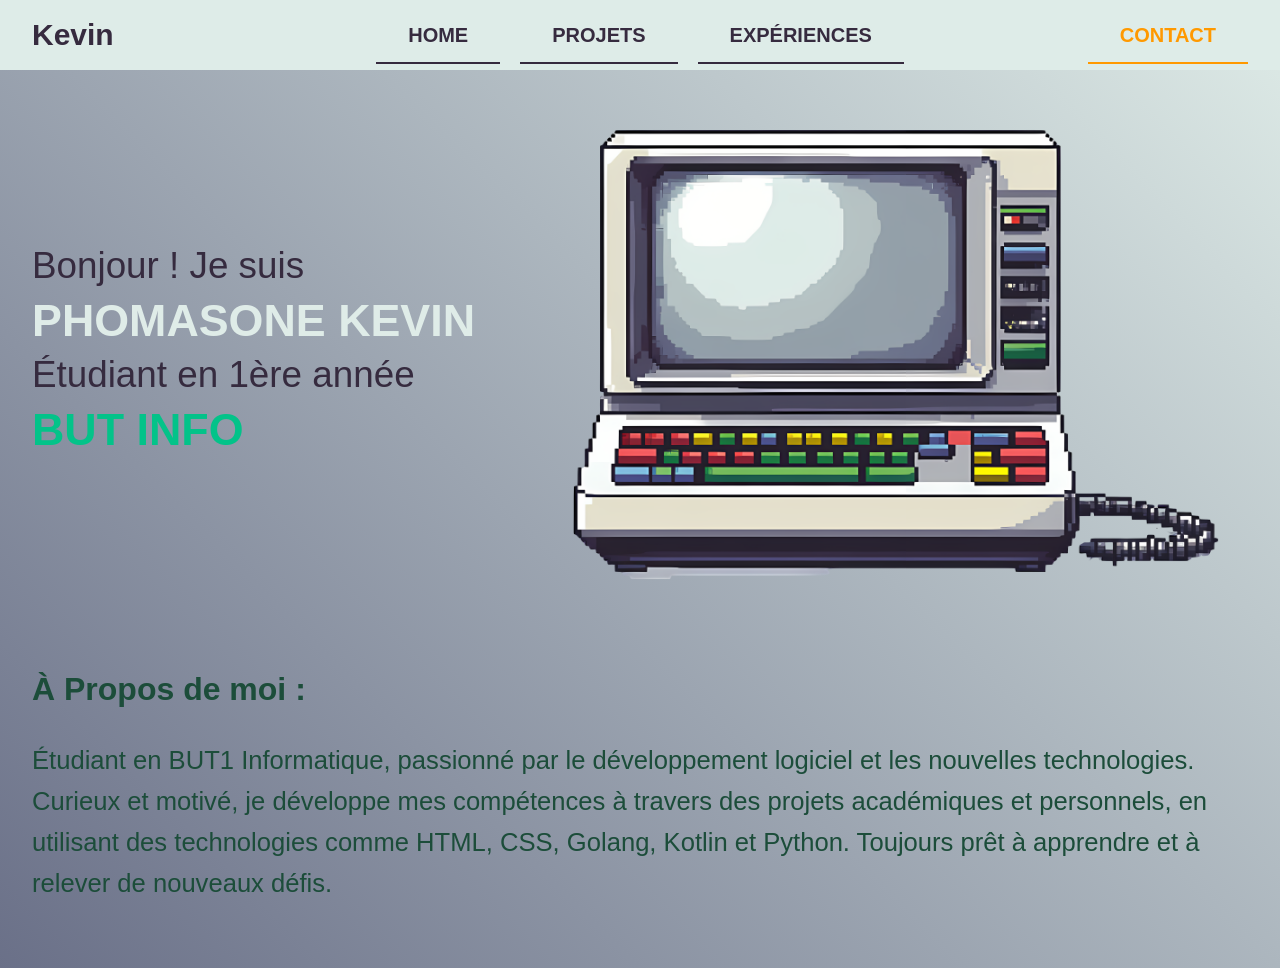
==== index.html @ 115e95c8 "modife responsive" ====
<!DOCTYPE html>
<html lang="fr">
<head>
    <meta charset="UTF-8">
    <meta name="viewport" content="width=device-width, initial-scale=1.0">
    <link href="style.css" rel="stylesheet">
    <title>Kevin Phomasone - Portfolio</title>
</head>
<body>
    <div class="parent">
        <div class="header">  
            <nav class="navbar">
                <div class="nav-left">
                    <a href="#" class="logo">Kevin</a>
                </div>
                <ul class="nav-center">
                    <li>
                        <button class="btn2">
                            <span class="spn2">HOME</span>
                        </button>
                    </li>
                    <li>
                        <button class="btn2">
                            <span class="spn2">Projets</span>
                        </button>
                    </li>
                    <li>
                        <button class="btn2">
                            <span class="spn2">Expériences</span>
                        </button>
                    </li>
                </ul>
                <div class="nav-right">
                    <button class="contact">
                        <span class="spnc2">Contact</span>
                    </button>
                </div>
            </nav>
        </div>
        
        <div class="main">
            <ul>
                <li id="bonjour">
                    Bonjour ! Je suis 
                </li>
                <li>
                    <span id="k">PHOMASONE KEVIN</span>
                </li>
                <li>
                    Étudiant en 1ère année 
                </li>
                <li><span id ="b">BUT INFO</span></li>
            </ul>
        </div>
    
        <div class="div4">
            <img src="assets/icon.png" alt="Portrait de Kevin Phomasone">
        </div>

        <div class="intro">
            <ul>
                <li><b>À Propos de moi :</b></li>
                <li id="intro">
                    Étudiant en BUT1 Informatique, passionné par le développement logiciel et les nouvelles technologies. Curieux et motivé, je développe mes compétences à travers des projets académiques et personnels, en utilisant des technologies comme HTML, CSS, Golang, Kotlin et Python. Toujours prêt à apprendre et à relever de nouveaux défis. 
                </li>
            </ul>
        </div>
    </div> 
</body>
</html>
---- style.css ----
/* Reset and Base Styles */
*, *::before, *::after {
    box-sizing: border-box;
}

body, html {
    margin: 0;
    padding: 0;
    width: 100%;
    min-height: 100%;
    background-image: linear-gradient(45deg, #6a7088 0%, #deebe7 100%);
    font-family: 'Segoe UI', Tahoma, Geneva, Verdana, sans-serif;
}

/* Grid Layout */
.parent {
    min-height: 100vh;
    display: grid;
    grid-template-columns: repeat(5, 1fr);
    grid-template-rows: 70px auto 1fr;
    gap: 0;
}

.header { grid-area: 1 / 1 / 2 / 6; }
.main   { grid-area: 2 / 1 / 3 / 3; }
.div4   { grid-area: 2 / 3 / 3 / 6; }
.intro  { grid-area: 3 / 1 / 4 / 6; }

/* Navigation */
.navbar {
    height: 100%;
    display: flex;
    justify-content: space-between;
    align-items: center;
    padding: 1rem 2rem;
    background-color: #deece8;
}

.nav-left, .nav-right {
    flex: 1;
}

.nav-center {
    flex: 2;
    display: flex;
    justify-content: center;
    align-items: center;
    list-style: none;
    gap: 20px;
    margin: 0;
    padding: 0;
}

.nav-right {
    display: flex;
    justify-content: flex-end;
}

.navbar a, .navbar .logo {
    text-decoration: none;
    color: #362b3f;
    font-size: 30px;
    font-weight: 600;
}

.navbar a:hover {
    color: #ff9900;
    transition: color 0.3s ease;
}

/* Main Content */
.main {
    display: flex;
    align-items: center;
    justify-content: flex-start;
    padding: 2rem 2rem 2rem 2rem;
}

.main ul {
    list-style: none;
    margin: 0;
    padding: 0;
    width: 100%;
}

.main li {
    font-size: clamp(1.5rem, 4vw, 2.3rem);
    margin-bottom: 0.5rem;
    color: #362b3f;
}

#k {
    color: #dfece8;
    font-size: clamp(1.8rem, 5vw, 2.8rem);
    font-weight: 700;
    display: inline-block;
}
#b{
  color: #03c389;
  font-size: clamp(1.8rem, 5vw, 2.8rem);
  font-weight: 700;
  display: inline-block;
}
/* Image Section */
.div4 {
    display: flex;
    justify-content: center;
    align-items: center;
    padding: 2rem;
}

.div4 img {
    width: 100%;
    max-width: 700px;
    height: auto;
    display: block;
}

/* Intro Section */
.intro {
    font-family: sans-serif;
    font-weight: 500;
    padding: 2rem;
}

.intro ul {
    list-style: none;
    margin: 0;
    padding: 0;
    max-width: 1200px;
}

.intro ul li {
    margin-bottom: 2rem;
    color: #1c4d3a;
    font-size: clamp(1.2rem, 3vw, 2rem);
}

#intro {
    font-size: clamp(1rem, 2vw, 1.6rem);
    line-height: 1.6;
}

/* Buttons */
.btn2, .contact {
    position: relative;
    display: inline-block;
    padding: 15px 30px;
    border: 2px solid #362b3f;
    text-transform: uppercase;
    color: #362b3f;
    text-decoration: none;
    font-weight: 600;
    font-size: 20px;
    transition: 0.3s;
    background-color: transparent;
    cursor: pointer;
}

.contact {
    border-color: #ff9900;
    color: #ff9900;
}

.btn2::before, .contact::before {
    content: "";
    position: absolute;
    top: -2px;
    left: -2px;
    width: calc(100% + 6px);
    height: calc(100% + 2px);
    background-color: #deece8;
    transition: 0.3s ease-out;
    transform: scaleY(1);
}

.btn2::after, .contact::after {
    content: "";
    position: absolute;
    top: -2px;
    left: -2px;
    width: calc(100% + 4px);
    height: calc(100% - 50px);
    background-color: #deece8;
    transition: 0.3s ease-out;
    transform: scaleY(1);
}

.btn2:hover::before, .contact:hover::before {
    transform: translateY(-25px);
    height: 0;
}

.btn2:hover::after, .contact:hover::after {
    transform: scaleX(0);
    transition-delay: 0.15s;
}

.btn2:hover {
    border: 2px solid #362b3f;
}

.contact:hover {
    border: 2px solid #ff9900;
}

.btn2 .spn2, .contact .spnc2 {
    position: relative;
    z-index: 3;
    text-decoration: none;
    border: none;
    background-color: transparent;
}

/* Tablet Responsive (1024px and below) */
@media (max-width: 1024px) {
    .parent {
        grid-template-columns: 1fr;
        grid-template-rows: auto auto auto auto;
    }

    .header { grid-area: 1 / 1 / 2 / 2; }
    .main   { grid-area: 2 / 1 / 3 / 2; }
    .div4   { grid-area: 3 / 1 / 4 / 2; }
    .intro  { grid-area: 4 / 1 / 5 / 2; }

    .navbar {
        padding: 1rem;
    }

    .nav-center {
        gap: 15px;
    }

    .navbar a, .navbar .logo {
        font-size: 26px;
    }

    .btn2, .contact {
        padding: 12px 24px;
        font-size: 18px;
    }

    .div4 img {
        max-width: 500px;
    }
}

/* Mobile Responsive (768px and below) */
@media (max-width: 768px) {
    .navbar {
        flex-direction: column;
        padding: 1rem;
        gap: 1rem;
    }

    .nav-left, .nav-right, .nav-center {
        flex: none;
        width: 100%;
        justify-content: center;
    }

    .nav-center {
        flex-direction: row;
        flex-wrap: wrap;
        gap: 10px;
    }

    .nav-center li {
        flex: 0 1 auto;
    }

    .navbar a, .navbar .logo {
        font-size: 24px;
    }

    .main {
        padding: 2rem 1.5rem;
        justify-content: center;
        text-align: center;
    }

    .div4 {
        padding: 1.5rem;
    }

    .div4 img {
        max-width: 400px;
    }

    .intro {
        padding: 1.5rem;
    }

    .intro ul {
        padding: 0 1rem;
    }

    .btn2, .contact {
        padding: 10px 20px;
        font-size: 16px;
    }
}

/* Small Mobile (480px and below) */
@media (max-width: 480px) {
    .navbar {
        padding: 0.75rem;
    }

    .navbar a, .navbar .logo {
        font-size: 20px;
    }

    .nav-center {
        flex-direction: column;
        gap: 8px;
    }

    .nav-center li {
        width: 100%;
    }

    .btn2, .contact {
        width: 100%;
        padding: 12px 16px;
        font-size: 14px;
    }

    .main {
        padding: 1.5rem 1rem;
    }

    .div4 {
        padding: 1rem;
    }

    .div4 img {
        max-width: 300px;
    }

    .intro {
        padding: 1rem;
    }

    .intro ul {
        padding: 0 0.5rem;
    }

    .intro ul li {
        margin-bottom: 1.5rem;
    }
}

/* Extra Small Mobile (360px and below) */
@media (max-width: 360px) {
    .navbar a, .navbar .logo {
        font-size: 18px;
    }

    .btn2, .contact {
        padding: 10px 12px;
        font-size: 13px;
    }

    .div4 img {
        max-width: 250px;
    }

    .main {
        padding: 1rem 0.75rem;
    }

    .intro {
        padding: 0.75rem;
    }
}
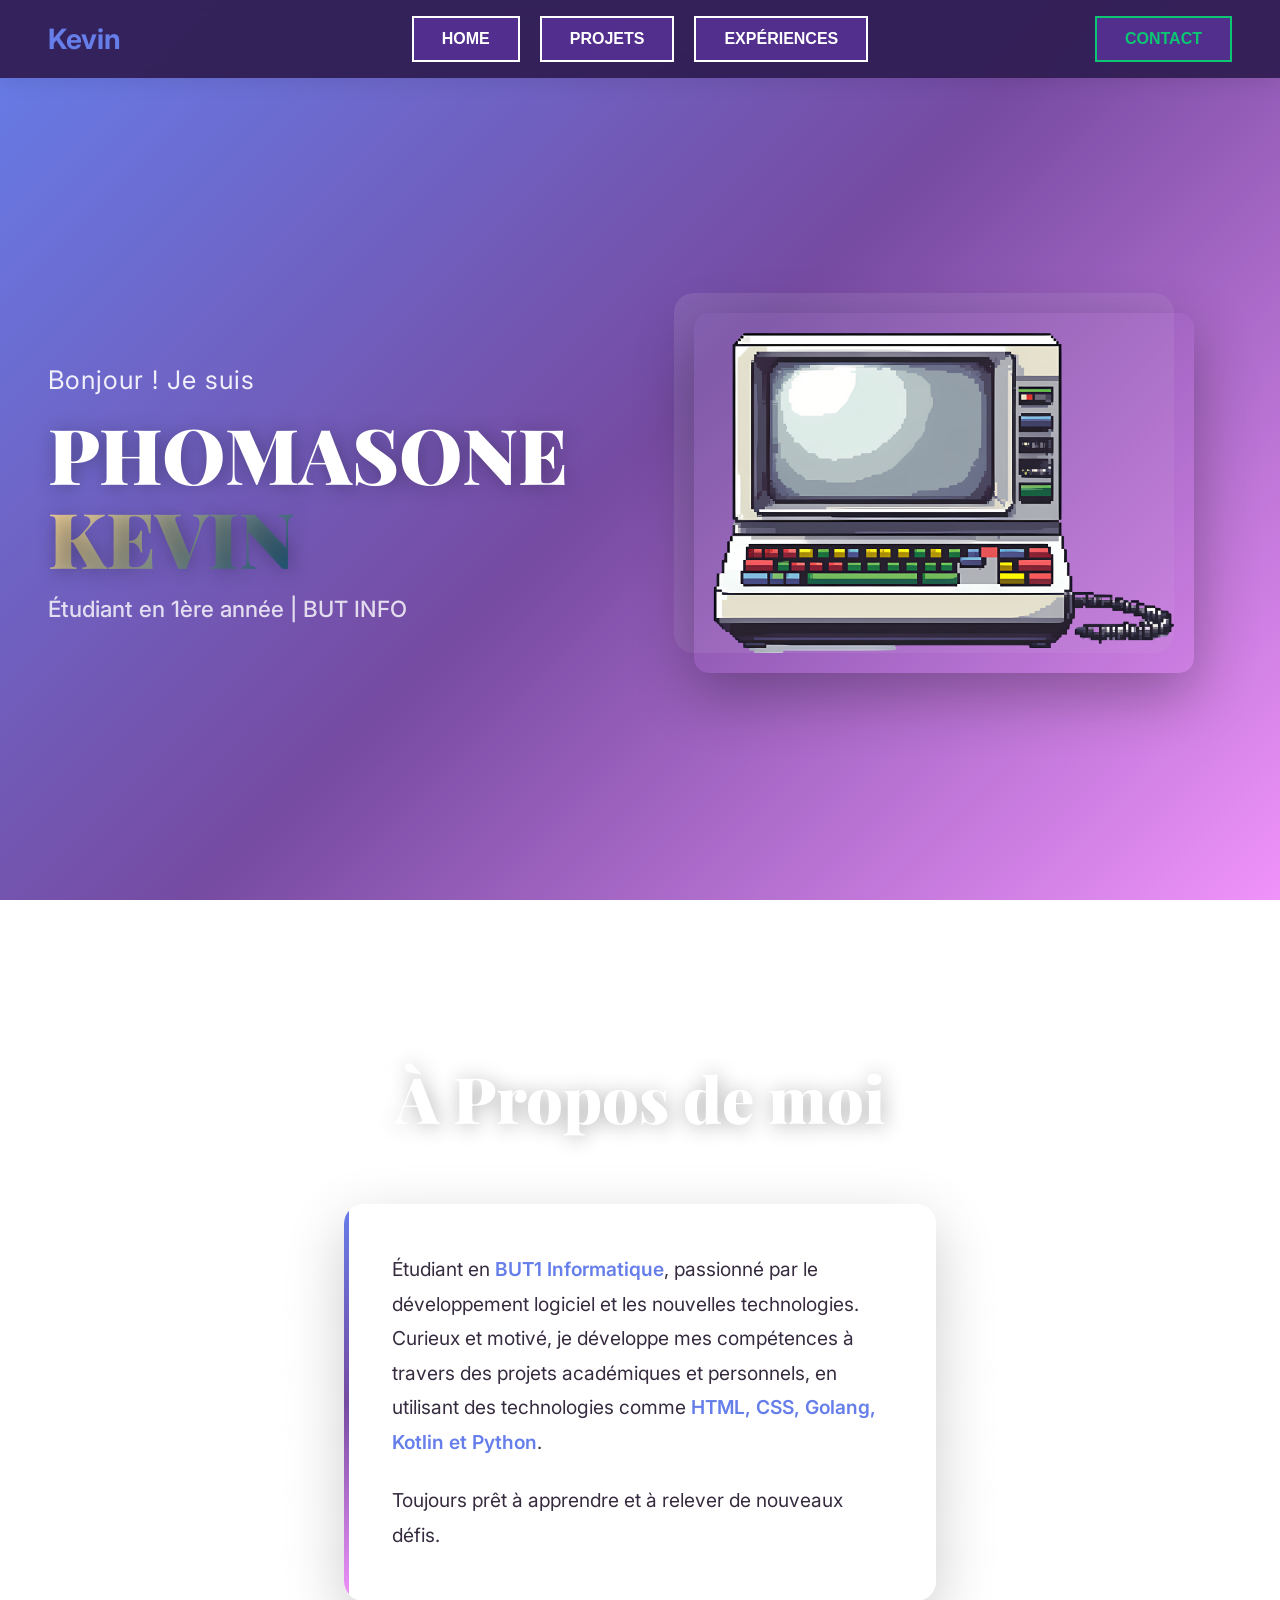
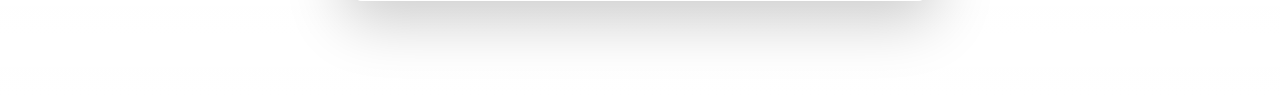
==== commit 37c2caf6: "new" ====
--- a/index.html
+++ b/index.html
@@ -4,10 +4,14 @@
     <meta charset="UTF-8">
     <meta name="viewport" content="width=device-width, initial-scale=1.0">
     <link href="style.css" rel="stylesheet">
+    <link rel="preconnect" href="https://fonts.googleapis.com">
+    <link rel="preconnect" href="https://fonts.gstatic.com" crossorigin>
+    <link href="https://fonts.googleapis.com/css2?family=Playfair+Display:wght@700;900&family=Inter:wght@400;500;600&display=swap" rel="stylesheet">
     <title>Kevin Phomasone - Portfolio</title>
 </head>
 <body>
     <div class="parent">
+        <!-- Header -->
         <div class="header">  
             <nav class="navbar">
                 <div class="nav-left">
@@ -38,32 +42,44 @@
             </nav>
         </div>
         
-        <div class="main">
-            <ul>
-                <li id="bonjour">
-                    Bonjour ! Je suis 
-                </li>
-                <li>
-                    <span id="k">PHOMASONE KEVIN</span>
-                </li>
-                <li>
-                    Étudiant en 1ère année 
-                </li>
-                <li><span id ="b">BUT INFO</span></li>
-            </ul>
-        </div>
-    
-        <div class="div4">
-            <img src="assets/icon.png" alt="Portrait de Kevin Phomasone">
+        <!-- Hero Section -->
+        <div class="hero-container">
+            <div class="main">
+                <div class="hero-content">
+                    <p class="greeting">Bonjour ! Je suis</p>
+                    <h1 class="name">PHOMASONE<br><span class="accent">KEVIN</span></h1>
+                    <p class="subtitle">Étudiant en 1ère année | BUT INFO</p>
+                </div>
+            </div>
+        
+            <div class="div4">
+                <div class="image-wrapper">
+                    <img src="assets/icon.png" alt="Portrait de Kevin Phomasone">
+                </div>
+            </div>
         </div>
 
-        <div class="intro">
-            <ul>
-                <li><b>À Propos de moi :</b></li>
-                <li id="intro">
-                    Étudiant en BUT1 Informatique, passionné par le développement logiciel et les nouvelles technologies. Curieux et motivé, je développe mes compétences à travers des projets académiques et personnels, en utilisant des technologies comme HTML, CSS, Golang, Kotlin et Python. Toujours prêt à apprendre et à relever de nouveaux défis. 
-                </li>
-            </ul>
+        <!-- About Section -->
+        <div class="about-section">
+            <div class="about-container">
+                <div class="about-header">
+                    <span class="section-label">DÉCOUVRIR</span>
+                    <h2 class="section-title">À Propos de moi</h2>
+                </div>
+                
+                <div class="about-content">
+                    <div class="about-card">
+                        <div class="card-decoration"></div>
+                        <p class="about-text">
+                            Étudiant en <strong>BUT1 Informatique</strong>, passionné par le développement logiciel et les nouvelles technologies. Curieux et motivé, je développe mes compétences à travers des projets académiques et personnels, en utilisant des technologies comme <strong>HTML, CSS, Golang, Kotlin et Python</strong>.
+                        </p>
+                        <p class="about-text">
+                            Toujours prêt à apprendre et à relever de nouveaux défis.
+                        </p>
+                    </div>
+                    
+                </div>
+            </div>
         </div>
     </div> 
 </body>
--- a/style.css
+++ b/style.css
@@ -8,32 +8,36 @@
     padding: 0;
     width: 100%;
     min-height: 100%;
-    background-image: linear-gradient(45deg, #6a7088 0%, #deebe7 100%);
-    font-family: 'Segoe UI', Tahoma, Geneva, Verdana, sans-serif;
+    background-image: linear-gradient(135deg, #667eea 0%, #764ba2 50%, #f093fb 100%);
+    background-attachment: fixed;
+    font-family: 'Inter', -apple-system, BlinkMacSystemFont, 'Segoe UI', sans-serif;
 }
 
 /* Grid Layout */
 .parent {
     min-height: 100vh;
-    display: grid;
-    grid-template-columns: repeat(5, 1fr);
-    grid-template-rows: 70px auto 1fr;
-    gap: 0;
-}
-
-.header { grid-area: 1 / 1 / 2 / 6; }
-.main   { grid-area: 2 / 1 / 3 / 3; }
-.div4   { grid-area: 2 / 3 / 3 / 6; }
-.intro  { grid-area: 3 / 1 / 4 / 6; }
+    display: flex;
+    flex-direction: column;
+}
 
 /* Navigation */
+.header {
+    position: sticky;
+    top: 0;
+    z-index: 1000;
+    backdrop-filter: blur(10px);
+    background-color: rgba(49, 30, 84, 0.95);
+    box-shadow: 0 2px 20px rgba(0, 0, 0, 0.1);
+}
+
 .navbar {
-    height: 100%;
     display: flex;
     justify-content: space-between;
     align-items: center;
-    padding: 1rem 2rem;
-    background-color: #deece8;
+    padding: 1rem 3rem;
+    max-width: 1400px;
+    margin: 0 auto;
+    width: 100%;
 }
 
 .nav-left, .nav-right {
@@ -58,108 +62,37 @@
 
 .navbar a, .navbar .logo {
     text-decoration: none;
-    color: #362b3f;
-    font-size: 30px;
-    font-weight: 600;
+    color: #667eea;
+    font-size: 28px;
+    font-weight: 700;
+    transition: transform 0.3s ease;
 }
 
 .navbar a:hover {
-    color: #ff9900;
-    transition: color 0.3s ease;
-}
-
-/* Main Content */
-.main {
-    display: flex;
-    align-items: center;
-    justify-content: flex-start;
-    padding: 2rem 2rem 2rem 2rem;
-}
-
-.main ul {
-    list-style: none;
-    margin: 0;
-    padding: 0;
-    width: 100%;
-}
-
-.main li {
-    font-size: clamp(1.5rem, 4vw, 2.3rem);
-    margin-bottom: 0.5rem;
-    color: #362b3f;
-}
-
-#k {
-    color: #dfece8;
-    font-size: clamp(1.8rem, 5vw, 2.8rem);
-    font-weight: 700;
-    display: inline-block;
-}
-#b{
-  color: #03c389;
-  font-size: clamp(1.8rem, 5vw, 2.8rem);
-  font-weight: 700;
-  display: inline-block;
-}
-/* Image Section */
-.div4 {
-    display: flex;
-    justify-content: center;
-    align-items: center;
-    padding: 2rem;
-}
-
-.div4 img {
-    width: 100%;
-    max-width: 700px;
-    height: auto;
-    display: block;
-}
-
-/* Intro Section */
-.intro {
-    font-family: sans-serif;
-    font-weight: 500;
-    padding: 2rem;
-}
-
-.intro ul {
-    list-style: none;
-    margin: 0;
-    padding: 0;
-    max-width: 1200px;
-}
-
-.intro ul li {
-    margin-bottom: 2rem;
-    color: #1c4d3a;
-    font-size: clamp(1.2rem, 3vw, 2rem);
-}
-
-#intro {
-    font-size: clamp(1rem, 2vw, 1.6rem);
-    line-height: 1.6;
+    color: #a3caec;
+    transform: translateY(-2px);
 }
 
 /* Buttons */
 .btn2, .contact {
     position: relative;
     display: inline-block;
-    padding: 15px 30px;
-    border: 2px solid #362b3f;
+    padding: 12px 28px;
+    border: 2px solid white;
     text-transform: uppercase;
-    color: #362b3f;
+    color: white;
     text-decoration: none;
     font-weight: 600;
-    font-size: 20px;
-    transition: 0.3s;
+    font-size: 16px;
+    transition: all 0.3s ease;
     background-color: transparent;
     cursor: pointer;
+    overflow: hidden;
 }
 
 .contact {
-    border-color: #ff9900;
-    color: #ff9900;
+    border-color: #0dc673;
+    color: #0dc673;
 }
 
 .btn2::before, .contact::before {
@@ -169,9 +102,10 @@
     left: -2px;
     width: calc(100% + 6px);
     height: calc(100% + 2px);
-    background-color: #deece8;
+    background-color: rgba(93, 53, 157, 0.771);
     transition: 0.3s ease-out;
     transform: scaleY(1);
+    z-index: -1;
 }
 
 .btn2::after, .contact::after {
@@ -181,9 +115,10 @@
     left: -2px;
     width: calc(100% + 4px);
     height: calc(100% - 50px);
-    background-color: #deece8;
+    background-color: rgba(222, 236, 232, 0.95);
     transition: 0.3s ease-out;
     transform: scaleY(1);
+    z-index: -1;
 }
 
 .btn2:hover::before, .contact:hover::before {
@@ -196,53 +131,278 @@
     transition-delay: 0.15s;
 }
 
-.btn2:hover {
-    border: 2px solid #362b3f;
-}
-
-.contact:hover {
-    border: 2px solid #ff9900;
-}
-
 .btn2 .spn2, .contact .spnc2 {
     position: relative;
     z-index: 3;
-    text-decoration: none;
-    border: none;
-    background-color: transparent;
+}
+
+/* Hero Container */
+.hero-container {
+    display: grid;
+    grid-template-columns: 1fr 1fr;
+    gap: 2rem;
+    max-width: 1400px;
+    margin: 0 auto;
+    padding: 4rem 3rem;
+    width: 100%;
+    align-items: center;
+    min-height: calc(100vh - 70px);
+}
+
+/* Main Hero Content */
+.main {
+    display: flex;
+    align-items: center;
+    justify-content: flex-start;
+}
+
+.hero-content {
+    animation: fadeInUp 1s ease-out;
+}
+
+@keyframes fadeInUp {
+    from {
+        opacity: 0;
+        transform: translateY(30px);
+    }
+    to {
+        opacity: 1;
+        transform: translateY(0);
+    }
+}
+
+.greeting {
+    font-size: clamp(1.2rem, 2vw, 1.8rem);
+    color: rgba(255, 255, 255, 0.9);
+    margin: 0 0 1rem 0;
+    font-weight: 400;
+    letter-spacing: 1px;
+}
+
+.name {
+    font-family: 'Playfair Display', serif;
+    font-size: clamp(2.5rem, 6vw, 5rem);
+    font-weight: 900;
+    color: #ffffff;
+    margin: 0 0 1rem 0;
+    line-height: 1.1;
+    text-shadow: 2px 2px 20px rgba(0, 0, 0, 0.3);
+}
+
+.accent {
+    background: linear-gradient(135deg, #ffd89b 0%, #19547b 100%);
+    -webkit-background-clip: text;
+    -webkit-text-fill-color: transparent;
+    background-clip: text;
+    display: inline-block;
+}
+
+.subtitle {
+    font-size: clamp(1rem, 2vw, 1.4rem);
+    color: rgba(255, 255, 255, 0.8);
+    margin: 0;
+    font-weight: 500;
+}
+
+/* Image Section */
+.div4 {
+    display: flex;
+    justify-content: center;
+    align-items: center;
+    padding: 2rem;
+}
+
+.image-wrapper {
+    position: relative;
+    animation: fadeInRight 1s ease-out 0.3s both;
+}
+
+@keyframes fadeInRight {
+    from {
+        opacity: 0;
+        transform: translateX(30px);
+    }
+    to {
+        opacity: 1;
+        transform: translateX(0);
+    }
+}
+
+.image-wrapper::before {
+    content: '';
+    position: absolute;
+    top: -20px;
+    left: -20px;
+    right: 20px;
+    bottom: 20px;
+    background: linear-gradient(135deg, rgba(255, 255, 255, 0.1), rgba(255, 255, 255, 0.05));
+    border-radius: 20px;
+    z-index: -1;
+}
+
+.div4 img {
+    width: 100%;
+    max-width: 500px;
+    height: auto;
+    display: block;
+    border-radius: 15px;
+    box-shadow: 0 20px 60px rgba(0, 0, 0, 0.3);
+    transition: transform 0.3s ease;
+}
+
+.div4 img:hover {
+    transform: scale(1.05);
+}
+
+/* About Section */
+.about-section {
+    background: linear-gradient(180deg, transparent 0%, rgba(255, 255, 255, 0.05) 100%);
+    padding: 6rem 3rem;
+    position: relative;
+}
+
+.about-section::before {
+    content: '';
+    position: absolute;
+    top: 0;
+    left: 0;
+    right: 0;
+    height: 1px;
+    background: linear-gradient(90deg, transparent, rgba(255, 255, 255, 0.3), transparent);
+}
+
+.about-container {
+    max-width: 1200px;
+    margin: 0 auto;
+}
+
+.about-header {
+    text-align: center;
+    margin-bottom: 4rem;
+}
+
+.section-label {
+    display: inline-block;
+    color: rgba(255, 255, 255, 0.7);
+    font-size: 0.9rem;
+    font-weight: 600;
+    letter-spacing: 3px;
+    text-transform: uppercase;
+    margin-bottom: 1rem;
+}
+
+.section-title {
+    font-family: 'Playfair Display', serif;
+    font-size: clamp(2.5rem, 5vw, 4rem);
+    font-weight: 900;
+    color: #ffffff;
+    margin: 1rem 0 0 0;
+    text-shadow: 2px 2px 20px rgba(0, 0, 0, 0.3);
+}
+
+.about-content {
+    display: grid;
+    grid-template-columns: 50%;
+    gap: 3rem;
+    justify-content: center;
+}
+
+/* About Card */
+.about-card {
+    background: rgba(255, 255, 255, 0.95);
+    backdrop-filter: blur(10px);
+    border-radius: 20px;
+    padding: 3rem;
+    box-shadow: 0 20px 60px rgba(0, 0, 0, 0.2);
+    position: relative;
+    overflow: hidden;
+}
+
+.card-decoration {
+    position: absolute;
+    top: 0;
+    left: 0;
+    width: 5px;
+    height: 100%;
+    background: linear-gradient(180deg, #667eea, #764ba2, #f093fb);
+}
+
+.about-text {
+    font-size: clamp(1rem, 1.5vw, 1.2rem);
+    line-height: 1.8;
+    color: #362b3f;
+    margin: 0 0 1.5rem 0;
+}
+
+.about-text:last-child {
+    margin-bottom: 0;
+}
+
+.about-text strong {
+    color: #667eea;
+    font-weight: 600;
+}
+
+/* Skills Grid */
+.skills-grid {
+    display: grid;
+    grid-template-columns: 1fr;
+    gap: 1.5rem;
+}
+
+.skill-item {
+    background: rgba(255, 255, 255, 0.9);
+    backdrop-filter: blur(10px);
+    border-radius: 15px;
+    padding: 1.5rem;
+    box-shadow: 0 10px 30px rgba(0, 0, 0, 0.15);
+    transition: all 0.3s ease;
+    text-align: center;
+}
+
+.skill-item:hover {
+    transform: translateY(-5px);
+    box-shadow: 0 15px 40px rgba(0, 0, 0, 0.25);
+}
+
+.skill-icon {
+    font-size: 2.5rem;
+    margin-bottom: 0.5rem;
+}
+
+.skill-item h3 {
+    font-size: 1.1rem;
+    font-weight: 600;
+    color: #362b3f;
+    margin: 0 0 0.5rem 0;
+}
+
+.skill-item p {
+    font-size: 0.9rem;
+    color: #667eea;
+    margin: 0;
+    font-weight: 500;
 }
 
 /* Tablet Responsive (1024px and below) */
 @media (max-width: 1024px) {
-    .parent {
+    .hero-container {
         grid-template-columns: 1fr;
-        grid-template-rows: auto auto auto auto;
-    }
-
-    .header { grid-area: 1 / 1 / 2 / 2; }
-    .main   { grid-area: 2 / 1 / 3 / 2; }
-    .div4   { grid-area: 3 / 1 / 4 / 2; }
-    .intro  { grid-area: 4 / 1 / 5 / 2; }
+        padding: 3rem 2rem;
+        gap: 3rem;
+    }
+
+    .about-content {
+        grid-template-columns: 1fr;
+        gap: 2rem;
+    }
+
+    .skills-grid {
+        grid-template-columns: repeat(2, 1fr);
+    }
 
     .navbar {
-        padding: 1rem;
-    }
-
-    .nav-center {
-        gap: 15px;
-    }
-
-    .navbar a, .navbar .logo {
-        font-size: 26px;
-    }
-
-    .btn2, .contact {
-        padding: 12px 24px;
-        font-size: 18px;
-    }
-
-    .div4 img {
-        max-width: 500px;
+        padding: 1rem 2rem;
     }
 }
 
@@ -252,6 +412,7 @@
         flex-direction: column;
         padding: 1rem;
         gap: 1rem;
+        height: auto;
     }
 
     .nav-left, .nav-right, .nav-center {
@@ -266,39 +427,35 @@
         gap: 10px;
     }
 
-    .nav-center li {
-        flex: 0 1 auto;
-    }
-
-    .navbar a, .navbar .logo {
-        font-size: 24px;
+    .hero-container {
+        padding: 2rem 1.5rem;
+        min-height: auto;
     }
 
     .main {
-        padding: 2rem 1.5rem;
+        text-align: center;
         justify-content: center;
-        text-align: center;
     }
 
     .div4 {
-        padding: 1.5rem;
-    }
-
-    .div4 img {
-        max-width: 400px;
-    }
-
-    .intro {
-        padding: 1.5rem;
-    }
-
-    .intro ul {
-        padding: 0 1rem;
+        padding: 1rem;
+    }
+
+    .about-section {
+        padding: 4rem 1.5rem;
+    }
+
+    .about-card {
+        padding: 2rem;
+    }
+
+    .skills-grid {
+        grid-template-columns: 1fr;
     }
 
     .btn2, .contact {
         padding: 10px 20px;
-        font-size: 16px;
+        font-size: 14px;
     }
 }
 
@@ -309,7 +466,7 @@
     }
 
     .navbar a, .navbar .logo {
-        font-size: 20px;
+        font-size: 22px;
     }
 
     .nav-center {
@@ -317,61 +474,29 @@
         gap: 8px;
     }
 
-    .nav-center li {
-        width: 100%;
-    }
-
     .btn2, .contact {
         width: 100%;
         padding: 12px 16px;
-        font-size: 14px;
-    }
-
-    .main {
+        font-size: 13px;
+    }
+
+    .hero-container {
         padding: 1.5rem 1rem;
     }
 
-    .div4 {
-        padding: 1rem;
+    .about-section {
+        padding: 3rem 1rem;
+    }
+
+    .about-header {
+        margin-bottom: 2rem;
+    }
+
+    .about-card {
+        padding: 1.5rem;
     }
 
     .div4 img {
         max-width: 300px;
     }
-
-    .intro {
-        padding: 1rem;
-    }
-
-    .intro ul {
-        padding: 0 0.5rem;
-    }
-
-    .intro ul li {
-        margin-bottom: 1.5rem;
-    }
-}
-
-/* Extra Small Mobile (360px and below) */
-@media (max-width: 360px) {
-    .navbar a, .navbar .logo {
-        font-size: 18px;
-    }
-
-    .btn2, .contact {
-        padding: 10px 12px;
-        font-size: 13px;
-    }
-
-    .div4 img {
-        max-width: 250px;
-    }
-
-    .main {
-        padding: 1rem 0.75rem;
-    }
-
-    .intro {
-        padding: 0.75rem;
-    }
 }
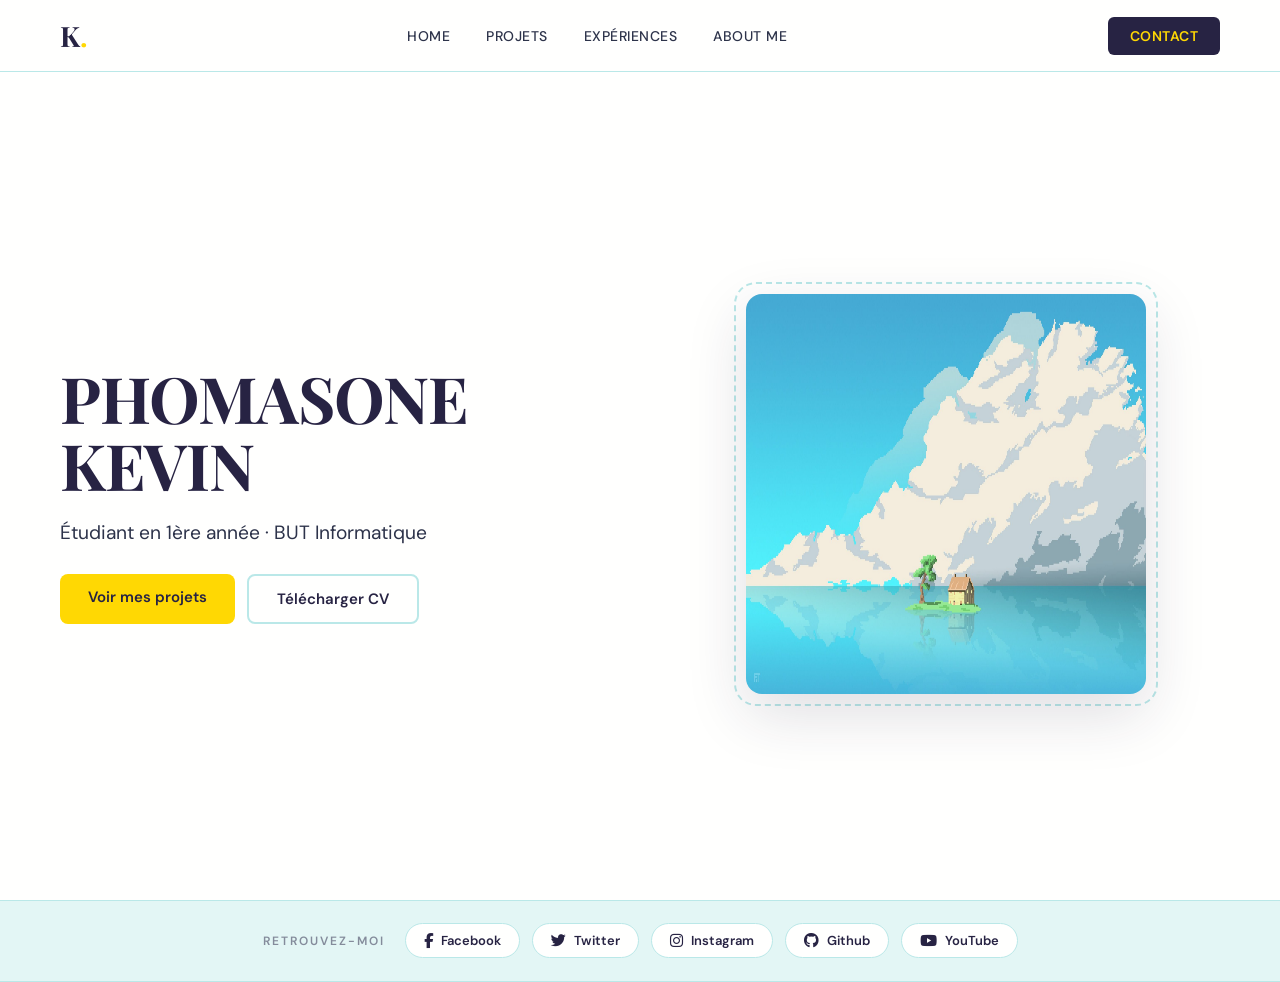
==== commit 23dac55e: "modif" ====
--- a/index.html
+++ b/index.html
@@ -3,84 +3,110 @@
 <head>
     <meta charset="UTF-8">
     <meta name="viewport" content="width=device-width, initial-scale=1.0">
+    <title>Kevin Phomasone — Portfolio</title>
     <link href="style.css" rel="stylesheet">
-    <link rel="preconnect" href="https://fonts.googleapis.com">
-    <link rel="preconnect" href="https://fonts.gstatic.com" crossorigin>
-    <link href="https://fonts.googleapis.com/css2?family=Playfair+Display:wght@700;900&family=Inter:wght@400;500;600&display=swap" rel="stylesheet">
-    <title>Kevin Phomasone - Portfolio</title>
+    <link href="https://fonts.googleapis.com/css2?family=Playfair+Display:wght@600;700&family=DM+Sans:wght@400;500;600&display=swap" rel="stylesheet">
+    <link rel="stylesheet" href="https://cdnjs.cloudflare.com/ajax/libs/font-awesome/6.5.1/css/all.min.css">
 </head>
 <body>
-    <div class="parent">
-        <!-- Header -->
-        <div class="header">  
-            <nav class="navbar">
-                <div class="nav-left">
-                    <a href="#" class="logo">Kevin</a>
-                </div>
-                <ul class="nav-center">
-                    <li>
-                        <button class="btn2">
-                            <span class="spn2">HOME</span>
-                        </button>
-                    </li>
-                    <li>
-                        <button class="btn2">
-                            <span class="spn2">Projets</span>
-                        </button>
-                    </li>
-                    <li>
-                        <button class="btn2">
-                            <span class="spn2">Expériences</span>
-                        </button>
-                    </li>
-                </ul>
-                <div class="nav-right">
-                    <button class="contact">
-                        <span class="spnc2">Contact</span>
-                    </button>
-                </div>
-            </nav>
-        </div>
-        
-        <!-- Hero Section -->
-        <div class="hero-container">
-            <div class="main">
-                <div class="hero-content">
-                    <p class="greeting">Bonjour ! Je suis</p>
-                    <h1 class="name">PHOMASONE<br><span class="accent">KEVIN</span></h1>
-                    <p class="subtitle">Étudiant en 1ère année | BUT INFO</p>
-                </div>
-            </div>
-        
-            <div class="div4">
-                <div class="image-wrapper">
-                    <img src="assets/icon.png" alt="Portrait de Kevin Phomasone">
-                </div>
+
+    <!-- NAVBAR -->
+    <nav class="navbar">
+        <a href="#" class="logo">K<span>.</span></a>
+
+        <ul class="nav-center">
+            <li><a href="index.html">Home</a></li>
+            <li><a href="Projets/projet.html">Projets</a></li>
+            <li><a href="experience.html">Expériences</a></li>
+            <li><a href="#">About me</a></li>
+        </ul>
+
+        <a href="#contact" class="btn-contact">Contact</a>
+
+        <button class="hamburger" id="hamburgerBtn" aria-label="Ouvrir le menu">
+            <span></span>
+            <span></span>
+            <span></span>
+        </button>
+    </nav>
+
+    <!-- MENU MOBILE -->
+    <div class="mobile-menu" id="mobileMenu">
+        <a href="index.html">Home</a>
+        <a href="Projets/projet.html">Projets</a>
+        <a href="experience.html">Expériences</a>
+        <a href="#">About me</a>
+        <a href="#contact" class="btn-contact-mob">Contact</a>
+    </div>
+
+    <!-- HERO -->
+    <section class="hero-container">
+        <div class="hero-content">
+            <h1 class="name">
+                PHOMASONE<br>
+                <span class="accent">KEVIN</span>
+            </h1>
+            <p class="subtitle">Étudiant en 1ère année · BUT Informatique</p>
+            <div class="hero-cta">
+                <a href="Projets/projet.html" class="cta-primary">Voir mes projets</a>
+                <a href="#" class="cta-secondary">Télécharger CV</a>
             </div>
         </div>
 
-        <!-- About Section -->
-        <div class="about-section">
-            <div class="about-container">
-                <div class="about-header">
-                    <span class="section-label">DÉCOUVRIR</span>
-                    <h2 class="section-title">À Propos de moi</h2>
-                </div>
-                
-                <div class="about-content">
-                    <div class="about-card">
-                        <div class="card-decoration"></div>
-                        <p class="about-text">
-                            Étudiant en <strong>BUT1 Informatique</strong>, passionné par le développement logiciel et les nouvelles technologies. Curieux et motivé, je développe mes compétences à travers des projets académiques et personnels, en utilisant des technologies comme <strong>HTML, CSS, Golang, Kotlin et Python</strong>.
-                        </p>
-                        <p class="about-text">
-                            Toujours prêt à apprendre et à relever de nouveaux défis.
-                        </p>
-                    </div>
-                    
-                </div>
+        <div class="hero-visual">
+            <div class="image-wrapper">
+                <img src="assets/icon.jpg" alt="Portrait de Kevin Phomasone">
+     
             </div>
         </div>
-    </div> 
+    </section>
+
+    <!-- SOCIAL BAR -->
+    <div class="social-bar" id = "contact">
+        <span class="social-label">Retrouvez-moi</span>
+
+        <a href="#" class="social-btn">
+            <i class="fab fa-facebook-f"></i>
+            <span>Facebook</span>
+        </a>
+        <a href="#" class="social-btn">
+            <i class="fab fa-twitter"></i>
+            <span>Twitter</span>
+        </a>
+        <a href="#" class="social-btn">
+            <i class="fab fa-instagram"></i>
+            <span>Instagram</span>
+        </a>
+        <a href="#" class="social-btn">
+            <i class="fab fa-github"></i>
+            <span>Github</span>
+        </a>
+        <a href="#" class="social-btn">
+            <i class="fab fa-youtube"></i>
+            <span>YouTube</span>
+        </a>
+    </div>
+
+    <script>
+        const btn = document.getElementById('hamburgerBtn');
+        const menu = document.getElementById('mobileMenu');
+        const closeBtn = document.getElementById('menuClose');
+
+        function openMenu() {
+            menu.classList.add('open');
+            btn.classList.add('active');
+        }
+        function closeMenu() {
+            menu.classList.remove('open');
+            btn.classList.remove('active');
+        }
+
+        btn.addEventListener('click', () => {
+            menu.classList.contains('open') ? closeMenu() : openMenu();
+        });
+        closeBtn.addEventListener('click', closeMenu);
+        menu.querySelectorAll('a').forEach(link => link.addEventListener('click', closeMenu));
+    </script>
+
 </body>
 </html>
--- a/style.css
+++ b/style.css
@@ -1,502 +1,500 @@
-/* Reset and Base Styles */
-*, *::before, *::after {
-    box-sizing: border-box;
-}
-
-body, html {
+/* ── VARIABLES (Happy Hues palette #14) ── */
+:root {
+    --bg:        #fffffe;
+    --headline:  #272343;
+    --paragraph: #2d334a;
+    --accent:    #ffd803;
+    --secondary: #e3f6f5;
+    --tertiary:  #bae8e8;
+}
+
+/* ── RESET ── */
+* {
     margin: 0;
     padding: 0;
-    width: 100%;
-    min-height: 100%;
-    background-image: linear-gradient(135deg, #667eea 0%, #764ba2 50%, #f093fb 100%);
-    background-attachment: fixed;
-    font-family: 'Inter', -apple-system, BlinkMacSystemFont, 'Segoe UI', sans-serif;
-}
-
-/* Grid Layout */
-.parent {
-    min-height: 100vh;
-    display: flex;
-    flex-direction: column;
-}
-
-/* Navigation */
-.header {
+    box-sizing: border-box;
+}
+
+body {
+    font-family: 'DM Sans', -apple-system, BlinkMacSystemFont, 'Segoe UI', sans-serif;
+    background: var(--bg);
+    color: var(--paragraph);
+}
+
+/* ════════════════════════════
+   NAVBAR
+════════════════════════════ */
+.navbar {
+    display: flex;
+    align-items: center;
+    justify-content: space-between;
+    padding: 0 60px;
+    height: 72px;
+    background: var(--bg);
+    border-bottom: 1.5px solid var(--tertiary);
     position: sticky;
     top: 0;
-    z-index: 1000;
-    backdrop-filter: blur(10px);
-    background-color: rgba(49, 30, 84, 0.95);
-    box-shadow: 0 2px 20px rgba(0, 0, 0, 0.1);
-}
-
-.navbar {
-    display: flex;
-    justify-content: space-between;
-    align-items: center;
-    padding: 1rem 3rem;
-    max-width: 1400px;
-    margin: 0 auto;
-    width: 100%;
-}
-
-.nav-left, .nav-right {
-    flex: 1;
-}
-
-.nav-center {
-    flex: 2;
-    display: flex;
-    justify-content: center;
-    align-items: center;
-    list-style: none;
-    gap: 20px;
-    margin: 0;
-    padding: 0;
-}
-
-.nav-right {
-    display: flex;
-    justify-content: flex-end;
-}
-
-.navbar a, .navbar .logo {
-    text-decoration: none;
-    color: #667eea;
+    z-index: 300;
+}
+
+.logo {
+    font-family: 'Playfair Display', serif;
     font-size: 28px;
     font-weight: 700;
-    transition: transform 0.3s ease;
-}
-
-.navbar a:hover {
-    color: #a3caec;
-    transform: translateY(-2px);
-}
-
-/* Buttons */
-.btn2, .contact {
+    color: var(--headline);
+    text-decoration: none;
+    letter-spacing: -0.5px;
+}
+.logo span {
+    color: var(--accent);
+}
+
+.nav-center {
+    display: flex;
+    list-style: none;
+    gap: 4px;
+}
+
+.nav-center a {
+    display: block;
+    padding: 8px 16px;
+    font-size: 14px;
+    font-weight: 500;
+    color: var(--paragraph);
+    text-decoration: none;
+    border-radius: 6px;
+    letter-spacing: 0.5px;
+    text-transform: uppercase;
+    transition: background 0.2s, color 0.2s;
+}
+.nav-center a:hover {
+    background: var(--secondary);
+    color: var(--headline);
+}
+
+.btn-contact {
+    padding: 10px 22px;
+    background: var(--headline);
+    color: var(--accent);
+    font-family: 'DM Sans', sans-serif;
+    font-size: 14px;
+    font-weight: 600;
+    letter-spacing: 0.5px;
+    text-transform: uppercase;
+    border: none;
+    border-radius: 6px;
+    cursor: pointer;
+    text-decoration: none;
+    display: inline-block;
+    transition: background 0.2s, color 0.2s, transform 0.15s;
+}
+.btn-contact:hover {
+    background: var(--accent);
+    color: var(--headline);
+    transform: translateY(-1px);
+}
+
+/* Hamburger */
+.hamburger {
+    display: none;
+    flex-direction: column;
+    gap: 5px;
+    cursor: pointer;
+    padding: 6px;
+    background: none;
+    border: none;
     position: relative;
-    display: inline-block;
-    padding: 12px 28px;
-    border: 2px solid white;
+    z-index: 300;
+}
+.hamburger span {
+    display: block;
+    width: 24px;
+    height: 2px;
+    background: var(--headline);
+    border-radius: 2px;
+    transition: width 0.25s ease, background 0.2s ease, transform 0.25s ease;
+    transform-origin: left center;
+}
+/* barre du milieu raccourcie au hover */
+.hamburger:hover span:nth-child(2) {
+    width: 16px;
+}
+/* barre du bas encore plus courte */
+.hamburger:hover span:nth-child(3) {
+    width: 10px;
+}
+/* animation X quand menu ouvert */
+.hamburger.active span:nth-child(1) {
+    transform: rotate(45deg) translate(1px, -1px);
+    width: 24px;
+}
+.hamburger.active span:nth-child(2) {
+    opacity: 0;
+    width: 0;
+}
+.hamburger.active span:nth-child(3) {
+    transform: rotate(-45deg) translate(1px, 1px);
+    width: 24px;
+}
+
+/* Menu mobile — overlay fixe */
+.mobile-menu {
+    display: flex;
+    flex-direction: column;
+    justify-content: center;
+    gap: 8px;
+    position: fixed;
+    top: 0;
+    left: 0;
+    width: 100%;
+    height: 100vh;
+    background: var(--bg);
+    padding: 80px 36px 36px;
+    z-index: 200;
+    opacity: 0;
+    pointer-events: none;
+    transform: translateY(-16px);
+    transition: opacity 0.28s ease, transform 0.28s ease;
+}
+.mobile-menu.open {
+    opacity: 1;
+    pointer-events: all;
+    transform: translateY(0);
+}
+.mobile-menu a {
+    padding: 14px 18px;
+    font-size: 20px;
+    font-weight: 600;
+    color: var(--paragraph);
+    text-decoration: none;
+    border-radius: 10px;
     text-transform: uppercase;
-    color: white;
-    text-decoration: none;
-    font-weight: 600;
+    letter-spacing: 1px;
+    transition: background 0.2s, color 0.2s, padding-left 0.2s;
+    border-left: 3px solid transparent;
+}
+.mobile-menu a:hover {
+    background: var(--secondary);
+    color: var(--headline);
+    padding-left: 24px;
+    border-left-color: var(--accent);
+}
+.mobile-menu .btn-contact-mob {
+    margin-top: 16px;
+    padding: 14px 22px;
+    background: var(--headline);
+    color: var(--accent);
+    font-weight: 700;
     font-size: 16px;
-    transition: all 0.3s ease;
-    background-color: transparent;
+    border-radius: 10px;
+    text-align: center;
+    text-transform: uppercase;
+    letter-spacing: 1px;
+    text-decoration: none;
+    border-left: none;
+    transition: background 0.2s, color 0.2s;
+}
+.mobile-menu .btn-contact-mob:hover {
+    background: var(--accent);
+    color: var(--headline);
+    padding-left: 22px;
+    border-left-color: transparent;
+}
+.mobile-menu-close {
+    position: absolute;
+    top: 20px;
+    right: 24px;
+    background: none;
+    border: none;
+    font-size: 28px;
     cursor: pointer;
-    overflow: hidden;
-}
-
-.contact {
-    border-color: #0dc673;
-    color: #0dc673;
-}
-
-.btn2::before, .contact::before {
-    content: "";
-    position: absolute;
-    top: -2px;
-    left: -2px;
-    width: calc(100% + 6px);
-    height: calc(100% + 2px);
-    background-color: rgba(93, 53, 157, 0.771);
-    transition: 0.3s ease-out;
-    transform: scaleY(1);
-    z-index: -1;
-}
-
-.btn2::after, .contact::after {
-    content: "";
-    position: absolute;
-    top: -2px;
-    left: -2px;
-    width: calc(100% + 4px);
-    height: calc(100% - 50px);
-    background-color: rgba(222, 236, 232, 0.95);
-    transition: 0.3s ease-out;
-    transform: scaleY(1);
-    z-index: -1;
-}
-
-.btn2:hover::before, .contact:hover::before {
-    transform: translateY(-25px);
-    height: 0;
-}
-
-.btn2:hover::after, .contact:hover::after {
-    transform: scaleX(0);
-    transition-delay: 0.15s;
-}
-
-.btn2 .spn2, .contact .spnc2 {
-    position: relative;
-    z-index: 3;
-}
-
-/* Hero Container */
+    color: var(--headline);
+    line-height: 1;
+    padding: 6px;
+    border-radius: 6px;
+    transition: background 0.2s;
+}
+.mobile-menu-close:hover {
+    background: var(--secondary);
+}
+
+/* ════════════════════════════
+   HERO
+════════════════════════════ */
 .hero-container {
     display: grid;
     grid-template-columns: 1fr 1fr;
-    gap: 2rem;
-    max-width: 1400px;
-    margin: 0 auto;
-    padding: 4rem 3rem;
-    width: 100%;
     align-items: center;
-    min-height: calc(100vh - 70px);
-}
-
-/* Main Hero Content */
-.main {
-    display: flex;
+    gap: 4rem;
+    padding: 5rem 60px 4rem;
+    background: var(--bg);
+    min-height: calc(100vh - 72px);
+}
+
+/* Texte */
+.hero-content {
+    display: flex;
+    flex-direction: column;
+    gap: 1.4rem;
+}
+
+.greeting-tag {
+    display: inline-flex;
     align-items: center;
-    justify-content: flex-start;
-}
-
-.hero-content {
-    animation: fadeInUp 1s ease-out;
-}
-
-@keyframes fadeInUp {
-    from {
-        opacity: 0;
-        transform: translateY(30px);
-    }
-    to {
-        opacity: 1;
-        transform: translateY(0);
-    }
-}
-
-.greeting {
-    font-size: clamp(1.2rem, 2vw, 1.8rem);
-    color: rgba(255, 255, 255, 0.9);
-    margin: 0 0 1rem 0;
-    font-weight: 400;
-    letter-spacing: 1px;
+    gap: 8px;
+    font-size: 13px;
+    font-weight: 600;
+    letter-spacing: 1.5px;
+    text-transform: uppercase;
+    color: var(--headline);
+    background: var(--secondary);
+    border: 1.5px solid var(--tertiary);
+    padding: 6px 14px;
+    border-radius: 100px;
+    width: fit-content;
+}
+.greeting-tag::before {
+    content: '';
+    width: 8px;
+    height: 8px;
+    border-radius: 50%;
+    background: var(--accent);
+    display: inline-block;
+    flex-shrink: 0;
 }
 
 .name {
     font-family: 'Playfair Display', serif;
-    font-size: clamp(2.5rem, 6vw, 5rem);
-    font-weight: 900;
-    color: #ffffff;
-    margin: 0 0 1rem 0;
-    line-height: 1.1;
-    text-shadow: 2px 2px 20px rgba(0, 0, 0, 0.3);
-}
-
-.accent {
-    background: linear-gradient(135deg, #ffd89b 0%, #19547b 100%);
-    -webkit-background-clip: text;
-    -webkit-text-fill-color: transparent;
-    background-clip: text;
+    font-size: clamp(2.6rem, 5vw, 4.8rem);
+    font-weight: 700;
+    color: var(--headline);
+    line-height: 1.05;
+    letter-spacing: -1px;
+}
+.name .accent {
+    position: relative;
     display: inline-block;
+    color: var(--headline);
+}
+.name .accent::after {
+    content: '';
+    position: absolute;
+    left: 0;
+    bottom: 2px;
+    width: 100%;
+    height: 8px;
+    background: var(--accent);
+    border-radius: 3px;
+    z-index: -1;
 }
 
 .subtitle {
-    font-size: clamp(1rem, 2vw, 1.4rem);
-    color: rgba(255, 255, 255, 0.8);
-    margin: 0;
-    font-weight: 500;
-}
-
-/* Image Section */
-.div4 {
+    font-size: clamp(1rem, 1.8vw, 1.2rem);
+    color: var(--paragraph);
+    font-weight: 400;
+}
+
+.hero-cta {
+    display: flex;
+    gap: 12px;
+    flex-wrap: wrap;
+    margin-top: 0.4rem;
+}
+
+.cta-primary {
+    padding: 13px 28px;
+    background: var(--accent);
+    color: var(--headline);
+    font-family: 'DM Sans', sans-serif;
+    font-size: 15px;
+    font-weight: 600;
+    border: none;
+    border-radius: 8px;
+    cursor: pointer;
+    text-decoration: none;
+    display: inline-block;
+    transition: transform 0.15s, box-shadow 0.15s;
+}
+.cta-primary:hover {
+    transform: translateY(-2px);
+    box-shadow: 0 6px 20px rgba(255, 216, 3, 0.45);
+}
+
+.cta-secondary {
+    padding: 13px 28px;
+    background: transparent;
+    color: var(--headline);
+    font-family: 'DM Sans', sans-serif;
+    font-size: 15px;
+    font-weight: 600;
+    border: 2px solid var(--tertiary);
+    border-radius: 8px;
+    cursor: pointer;
+    text-decoration: none;
+    display: inline-block;
+    transition: border-color 0.2s, background 0.2s;
+}
+.cta-secondary:hover {
+    border-color: var(--headline);
+    background: var(--secondary);
+}
+
+/* Image */
+.hero-visual {
     display: flex;
     justify-content: center;
     align-items: center;
-    padding: 2rem;
 }
 
 .image-wrapper {
     position: relative;
-    animation: fadeInRight 1s ease-out 0.3s both;
-}
-
-@keyframes fadeInRight {
-    from {
-        opacity: 0;
-        transform: translateX(30px);
-    }
-    to {
-        opacity: 1;
-        transform: translateX(0);
-    }
-}
-
+    width: min(400px, 100%);
+}
 .image-wrapper::before {
     content: '';
     position: absolute;
-    top: -20px;
-    left: -20px;
-    right: 20px;
-    bottom: 20px;
-    background: linear-gradient(135deg, rgba(255, 255, 255, 0.1), rgba(255, 255, 255, 0.05));
-    border-radius: 20px;
-    z-index: -1;
-}
-
-.div4 img {
+    inset: -12px;
+    border: 2px dashed var(--tertiary);
+    border-radius: 22px;
+    z-index: 0;
+}
+.image-wrapper img {
+    position: relative;
+    z-index: 1;
     width: 100%;
-    max-width: 500px;
     height: auto;
+    border-radius: 16px;
     display: block;
-    border-radius: 15px;
-    box-shadow: 0 20px 60px rgba(0, 0, 0, 0.3);
-    transition: transform 0.3s ease;
-}
-
-.div4 img:hover {
-    transform: scale(1.05);
-}
-
-/* About Section */
-.about-section {
-    background: linear-gradient(180deg, transparent 0%, rgba(255, 255, 255, 0.05) 100%);
-    padding: 6rem 3rem;
-    position: relative;
-}
-
-.about-section::before {
-    content: '';
+    background: var(--secondary);
+    box-shadow: 0 20px 60px rgba(39, 35, 67, 0.15);
+    aspect-ratio: 1/1;
+}
+.accent-badge {
     position: absolute;
-    top: 0;
-    left: 0;
-    right: 0;
-    height: 1px;
-    background: linear-gradient(90deg, transparent, rgba(255, 255, 255, 0.3), transparent);
-}
-
-.about-container {
-    max-width: 1200px;
-    margin: 0 auto;
-}
-
-.about-header {
+    bottom: -16px;
+    left: -16px;
+    z-index: 2;
+    background: var(--accent);
+    color: var(--headline);
+    font-family: 'DM Sans', sans-serif;
+    font-size: 13px;
+    font-weight: 700;
+    padding: 10px 16px;
+    border-radius: 10px;
+    line-height: 1.4;
     text-align: center;
-    margin-bottom: 4rem;
-}
-
-.section-label {
-    display: inline-block;
-    color: rgba(255, 255, 255, 0.7);
-    font-size: 0.9rem;
-    font-weight: 600;
-    letter-spacing: 3px;
+}
+
+/* ════════════════════════════
+   SOCIAL BAR
+════════════════════════════ */
+.social-bar {
+    background: var(--secondary);
+    border-top: 1.5px solid var(--tertiary);
+    border-bottom: 1.5px solid var(--tertiary);
+    padding: 1.4rem 60px;
+    display: flex;
+    align-items: center;
+    gap: 12px;
+    flex-wrap: wrap;
+    justify-content: center;
+}
+
+.social-label {
+    font-size: 12px;
+    font-weight: 600;
+    letter-spacing: 2px;
     text-transform: uppercase;
-    margin-bottom: 1rem;
-}
-
-.section-title {
-    font-family: 'Playfair Display', serif;
-    font-size: clamp(2.5rem, 5vw, 4rem);
-    font-weight: 900;
-    color: #ffffff;
-    margin: 1rem 0 0 0;
-    text-shadow: 2px 2px 20px rgba(0, 0, 0, 0.3);
-}
-
-.about-content {
-    display: grid;
-    grid-template-columns: 50%;
-    gap: 3rem;
-    justify-content: center;
-}
-
-/* About Card */
-.about-card {
-    background: rgba(255, 255, 255, 0.95);
-    backdrop-filter: blur(10px);
-    border-radius: 20px;
-    padding: 3rem;
-    box-shadow: 0 20px 60px rgba(0, 0, 0, 0.2);
-    position: relative;
-    overflow: hidden;
-}
-
-.card-decoration {
-    position: absolute;
-    top: 0;
-    left: 0;
-    width: 5px;
-    height: 100%;
-    background: linear-gradient(180deg, #667eea, #764ba2, #f093fb);
-}
-
-.about-text {
-    font-size: clamp(1rem, 1.5vw, 1.2rem);
-    line-height: 1.8;
-    color: #362b3f;
-    margin: 0 0 1.5rem 0;
-}
-
-.about-text:last-child {
-    margin-bottom: 0;
-}
-
-.about-text strong {
-    color: #667eea;
-    font-weight: 600;
-}
-
-/* Skills Grid */
-.skills-grid {
-    display: grid;
-    grid-template-columns: 1fr;
-    gap: 1.5rem;
-}
-
-.skill-item {
-    background: rgba(255, 255, 255, 0.9);
-    backdrop-filter: blur(10px);
-    border-radius: 15px;
-    padding: 1.5rem;
-    box-shadow: 0 10px 30px rgba(0, 0, 0, 0.15);
-    transition: all 0.3s ease;
-    text-align: center;
-}
-
-.skill-item:hover {
-    transform: translateY(-5px);
-    box-shadow: 0 15px 40px rgba(0, 0, 0, 0.25);
-}
-
-.skill-icon {
-    font-size: 2.5rem;
-    margin-bottom: 0.5rem;
-}
-
-.skill-item h3 {
-    font-size: 1.1rem;
-    font-weight: 600;
-    color: #362b3f;
-    margin: 0 0 0.5rem 0;
-}
-
-.skill-item p {
-    font-size: 0.9rem;
-    color: #667eea;
-    margin: 0;
-    font-weight: 500;
-}
-
-/* Tablet Responsive (1024px and below) */
-@media (max-width: 1024px) {
+    color: var(--headline);
+    opacity: 0.5;
+    margin-right: 8px;
+}
+
+.social-btn {
+    display: inline-flex;
+    align-items: center;
+    gap: 8px;
+    padding: 8px 18px;
+    background: var(--bg);
+    border: 1.5px solid var(--tertiary);
+    border-radius: 100px;
+    text-decoration: none;
+    font-size: 13px;
+    font-weight: 600;
+    color: var(--headline);
+    transition: border-color 0.2s, background 0.2s, color 0.2s, transform 0.15s;
+    white-space: nowrap;
+}
+.social-btn:hover {
+    border-color: var(--headline);
+    background: var(--headline);
+    color: var(--accent);
+    transform: translateY(-2px);
+}
+.social-btn i {
+    font-size: 15px;
+}
+
+/* ════════════════════════════
+   RESPONSIVE
+════════════════════════════ */
+@media (max-width: 900px) {
+    .navbar {
+        padding: 0 28px;
+    }
+    .nav-center,
+    .btn-contact {
+        display: none;
+    }
+    .hamburger {
+        display: flex;
+    }
+
     .hero-container {
         grid-template-columns: 1fr;
-        padding: 3rem 2rem;
-        gap: 3rem;
-    }
-
-    .about-content {
-        grid-template-columns: 1fr;
-        gap: 2rem;
-    }
-
-    .skills-grid {
-        grid-template-columns: repeat(2, 1fr);
-    }
-
+        padding: 3rem 28px 2.5rem;
+        min-height: auto;
+        gap: 2.5rem;
+    }
+    .hero-visual {
+        order: -1;
+    }
+    .image-wrapper {
+        width: min(280px, 90%);
+        margin: 0 auto;
+    }
+
+    .social-bar {
+        padding: 1.2rem 24px;
+        gap: 8px;
+    }
+    .social-label {
+        display: none;
+    }
+}
+
+@media (max-width: 600px) {
     .navbar {
-        padding: 1rem 2rem;
-    }
-}
-
-/* Mobile Responsive (768px and below) */
-@media (max-width: 768px) {
-    .navbar {
+        padding: 0 20px;
+    }
+    .hero-container {
+        padding: 2.5rem 20px 2rem;
+    }
+    .hero-cta {
         flex-direction: column;
-        padding: 1rem;
-        gap: 1rem;
-        height: auto;
-    }
-
-    .nav-left, .nav-right, .nav-center {
-        flex: none;
+        gap: 10px;
+    }
+    .cta-primary,
+    .cta-secondary {
+        padding: 12px 20px;
+        font-size: 14px;
+        text-align: center;
         width: 100%;
-        justify-content: center;
-    }
-
-    .nav-center {
-        flex-direction: row;
-        flex-wrap: wrap;
-        gap: 10px;
-    }
-
-    .hero-container {
-        padding: 2rem 1.5rem;
-        min-height: auto;
-    }
-
-    .main {
-        text-align: center;
-        justify-content: center;
-    }
-
-    .div4 {
-        padding: 1rem;
-    }
-
-    .about-section {
-        padding: 4rem 1.5rem;
-    }
-
-    .about-card {
-        padding: 2rem;
-    }
-
-    .skills-grid {
-        grid-template-columns: 1fr;
-    }
-
-    .btn2, .contact {
-        padding: 10px 20px;
-        font-size: 14px;
-    }
-}
-
-/* Small Mobile (480px and below) */
-@media (max-width: 480px) {
-    .navbar {
-        padding: 0.75rem;
-    }
-
-    .navbar a, .navbar .logo {
-        font-size: 22px;
-    }
-
-    .nav-center {
-        flex-direction: column;
-        gap: 8px;
-    }
-
-    .btn2, .contact {
-        width: 100%;
-        padding: 12px 16px;
-        font-size: 13px;
-    }
-
-    .hero-container {
-        padding: 1.5rem 1rem;
-    }
-
-    .about-section {
-        padding: 3rem 1rem;
-    }
-
-    .about-header {
-        margin-bottom: 2rem;
-    }
-
-    .about-card {
-        padding: 1.5rem;
-    }
-
-    .div4 img {
-        max-width: 300px;
+    }
+    .social-btn span {
+        display: none;
+    }
+    .social-btn {
+        padding: 10px 14px;
     }
 }
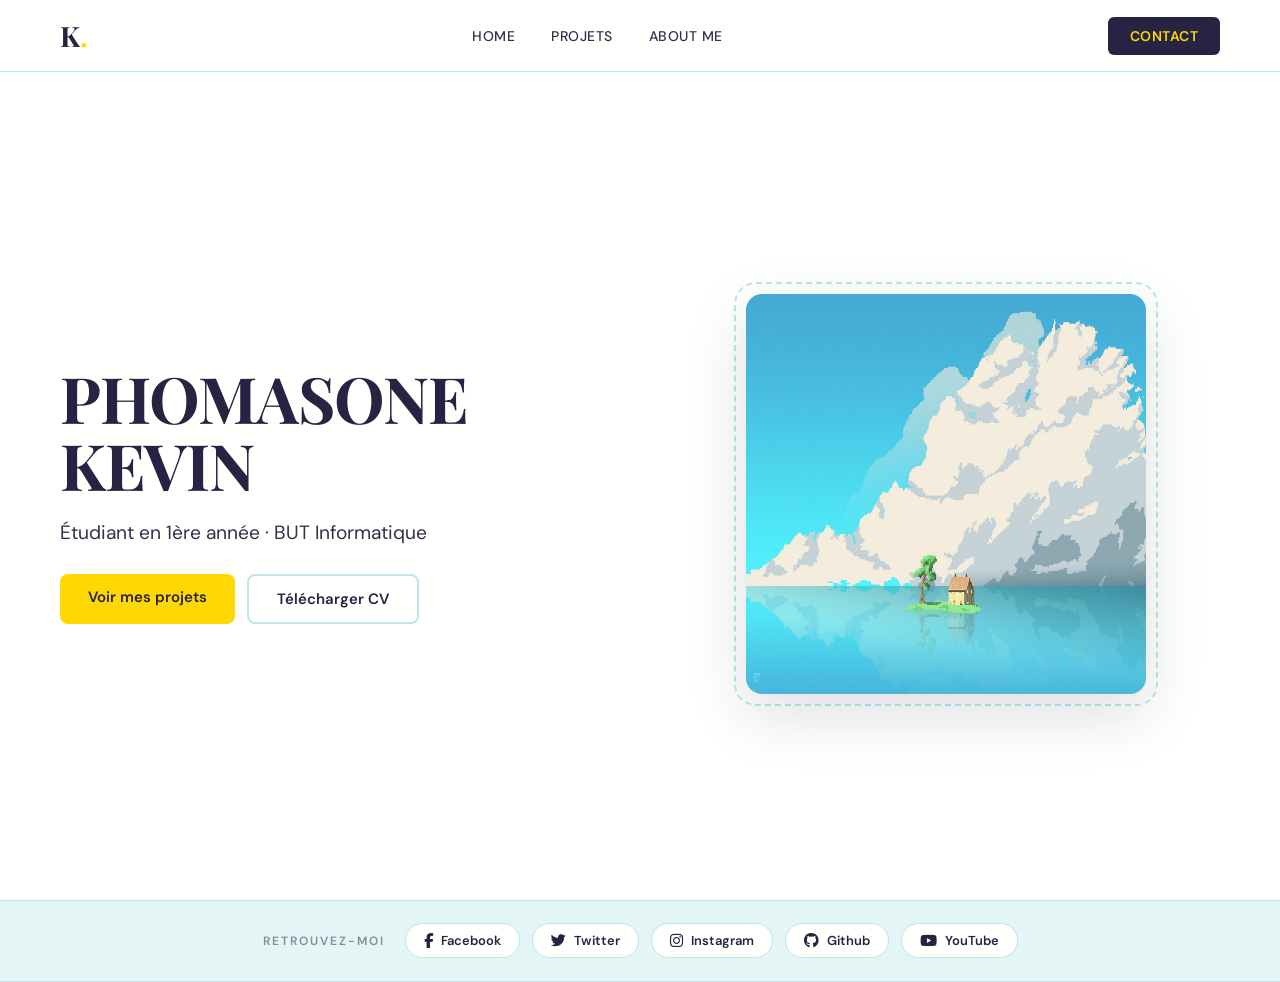
==== commit 75e6e00e: "t" ====
--- a/index.html
+++ b/index.html
@@ -17,8 +17,7 @@
         <ul class="nav-center">
             <li><a href="index.html">Home</a></li>
             <li><a href="Projets/projet.html">Projets</a></li>
-            <li><a href="experience.html">Expériences</a></li>
-            <li><a href="#">About me</a></li>
+            <li><a href="about.html">About me</a></li>
         </ul>
 
         <a href="#contact" class="btn-contact">Contact</a>
@@ -49,7 +48,7 @@
             <p class="subtitle">Étudiant en 1ère année · BUT Informatique</p>
             <div class="hero-cta">
                 <a href="Projets/projet.html" class="cta-primary">Voir mes projets</a>
-                <a href="#" class="cta-secondary">Télécharger CV</a>
+                <a href="assets/Portfolio.pdf" class="cta-secondary">Télécharger CV</a>
             </div>
         </div>
 
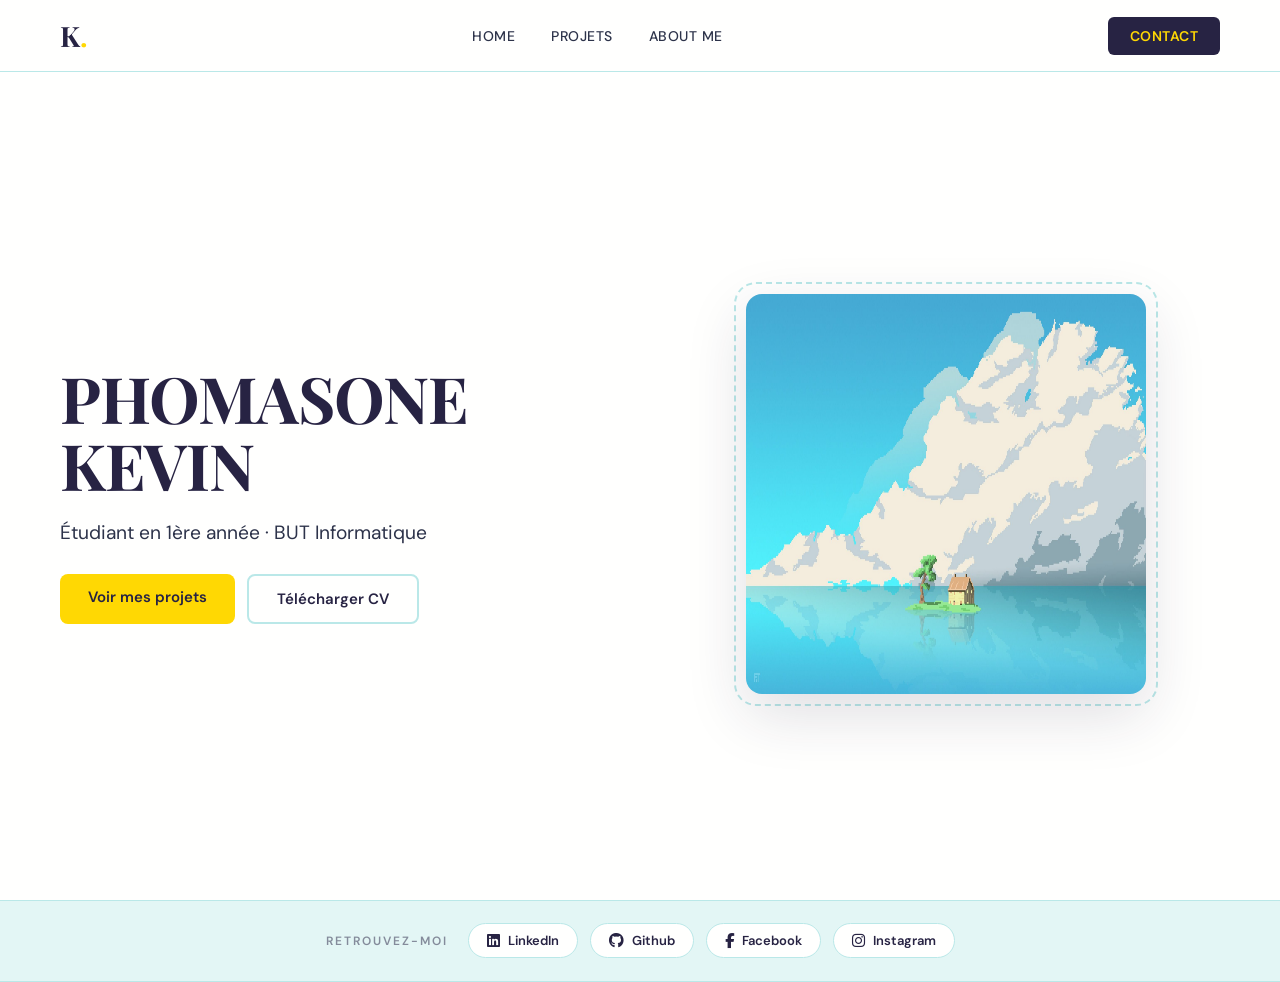
==== commit 16e7a606: "rajout" ====
--- a/index.html
+++ b/index.html
@@ -20,7 +20,7 @@
             <li><a href="about.html">About me</a></li>
         </ul>
 
-        <a href="#contact" class="btn-contact">Contact</a>
+        <a href="contact.html" class="btn-contact">Contact</a>
 
         <button class="hamburger" id="hamburgerBtn" aria-label="Ouvrir le menu">
             <span></span>
@@ -33,8 +33,7 @@
     <div class="mobile-menu" id="mobileMenu">
         <a href="index.html">Home</a>
         <a href="Projets/projet.html">Projets</a>
-        <a href="experience.html">Expériences</a>
-        <a href="#">About me</a>
+        <a href="about.html">About me</a>
         <a href="#contact" class="btn-contact-mob">Contact</a>
     </div>
 
@@ -63,26 +62,21 @@
     <!-- SOCIAL BAR -->
     <div class="social-bar" id = "contact">
         <span class="social-label">Retrouvez-moi</span>
-
-        <a href="#" class="social-btn">
+        <a href="https://www.linkedin.com/in/phomasone-kevin-537251385/" class="social-btn">
+            <i class="fab fa-linkedin"></i>
+            <span>LinkedIn</span>
+        </a>
+        <a href="https://github.com/im-midnight" class="social-btn">
+            <i class="fab fa-github"></i>
+            <span>Github</span>
+        </a>  
+        <a href="https://www.facebook.com/profile.php?id=100073947349521&sk=directory_intro" class="social-btn">
             <i class="fab fa-facebook-f"></i>
             <span>Facebook</span>
         </a>
-        <a href="#" class="social-btn">
-            <i class="fab fa-twitter"></i>
-            <span>Twitter</span>
-        </a>
-        <a href="#" class="social-btn">
+        <a href="https://www.instagram.com/im._.kebin/" class="social-btn">
             <i class="fab fa-instagram"></i>
             <span>Instagram</span>
-        </a>
-        <a href="#" class="social-btn">
-            <i class="fab fa-github"></i>
-            <span>Github</span>
-        </a>
-        <a href="#" class="social-btn">
-            <i class="fab fa-youtube"></i>
-            <span>YouTube</span>
         </a>
     </div>
 
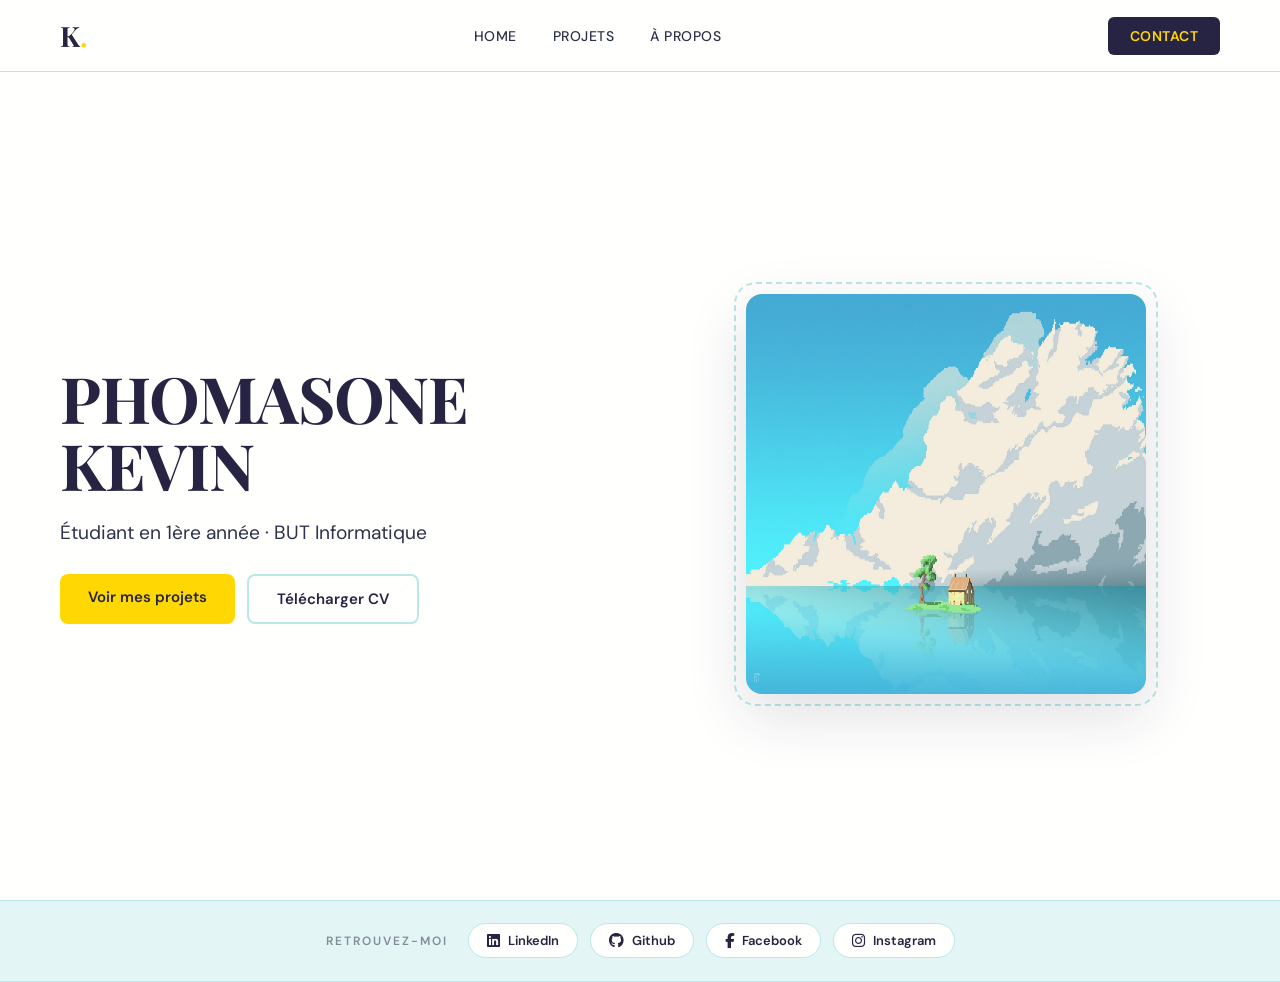
==== commit ea636722: "modif" ====
--- a/index.html
+++ b/index.html
@@ -12,12 +12,12 @@
 
     <!-- NAVBAR -->
     <nav class="navbar">
-        <a href="#" class="logo">K<span>.</span></a>
+        <a href="index.html" class="logo">K<span>.</span></a>
 
         <ul class="nav-center">
             <li><a href="index.html">Home</a></li>
             <li><a href="Projets/projet.html">Projets</a></li>
-            <li><a href="about.html">About me</a></li>
+            <li><a href="about.html">À propos</a></li>
         </ul>
 
         <a href="contact.html" class="btn-contact">Contact</a>
@@ -33,7 +33,7 @@
     <div class="mobile-menu" id="mobileMenu">
         <a href="index.html">Home</a>
         <a href="Projets/projet.html">Projets</a>
-        <a href="about.html">About me</a>
+        <a href="about.html">À propos</a>
         <a href="#contact" class="btn-contact-mob">Contact</a>
     </div>
 
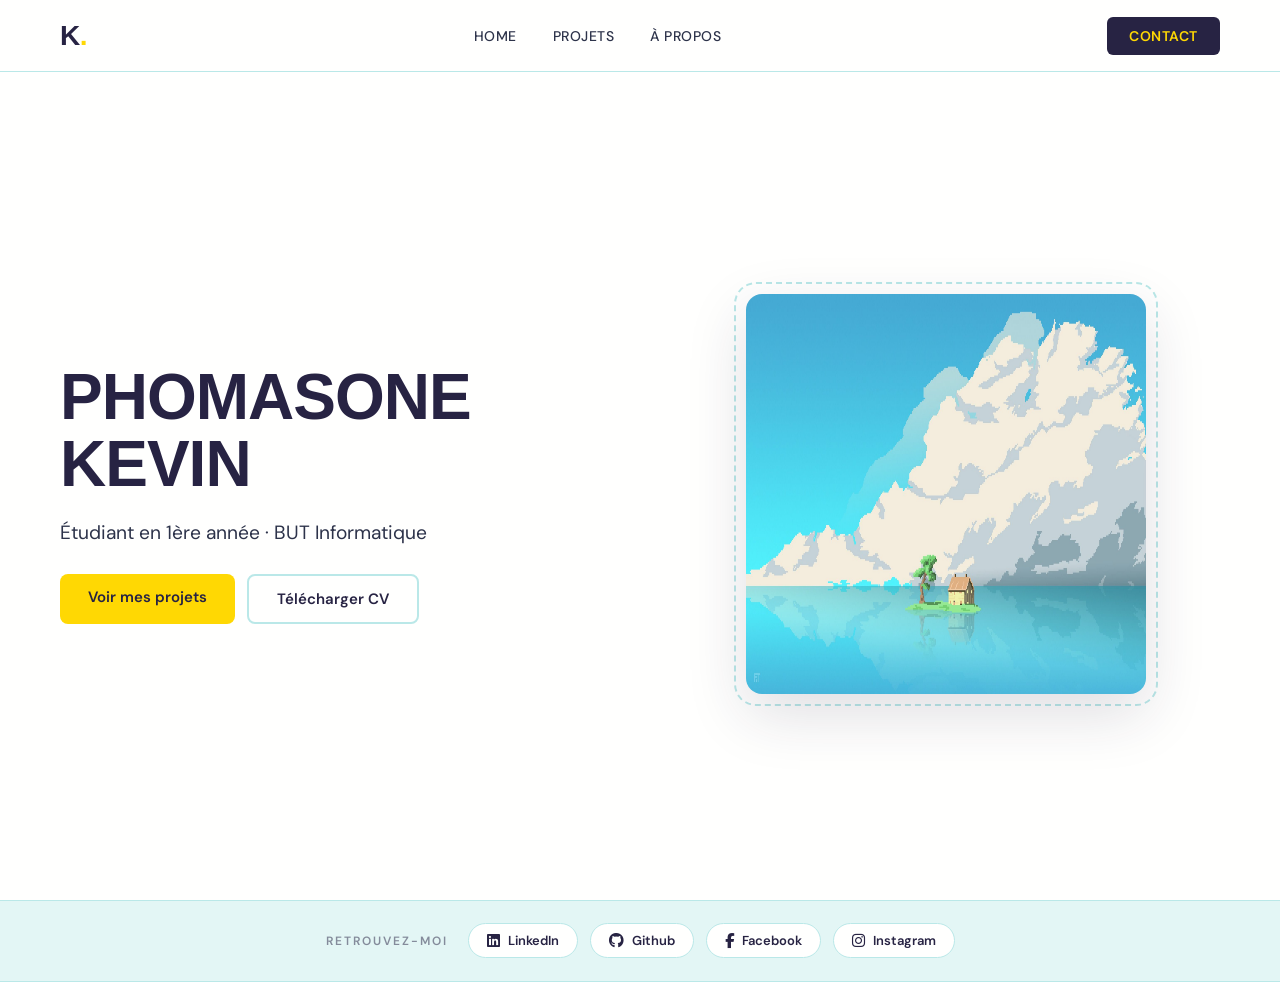
==== commit 27aa8dfb: "modif font" ====
--- a/index.html
+++ b/index.html
@@ -5,6 +5,7 @@
     <meta name="viewport" content="width=device-width, initial-scale=1.0">
     <title>Kevin Phomasone — Portfolio</title>
     <link href="style.css" rel="stylesheet">
+    <link href="https://api.fontshare.com/v2/css?f[]=clash-display@200,300,400,500,600,700&display=swap" rel="stylesheet">
     <link href="https://fonts.googleapis.com/css2?family=Playfair+Display:wght@600;700&family=DM+Sans:wght@400;500;600&display=swap" rel="stylesheet">
     <link rel="stylesheet" href="https://cdnjs.cloudflare.com/ajax/libs/font-awesome/6.5.1/css/all.min.css">
 </head>
--- a/style.css
+++ b/style.css
@@ -38,7 +38,7 @@
 }
 
 .logo {
-    font-family: 'Playfair Display', serif;
+    font-family: 'Clash Display', sans-serif;
     font-size: 28px;
     font-weight: 700;
     color: var(--headline);
@@ -264,7 +264,7 @@
 }
 
 .name {
-    font-family: 'Playfair Display', serif;
+    font-family: 'Clash Display', sans-serif;
     font-size: clamp(2.6rem, 5vw, 4.8rem);
     font-weight: 700;
     color: var(--headline);
